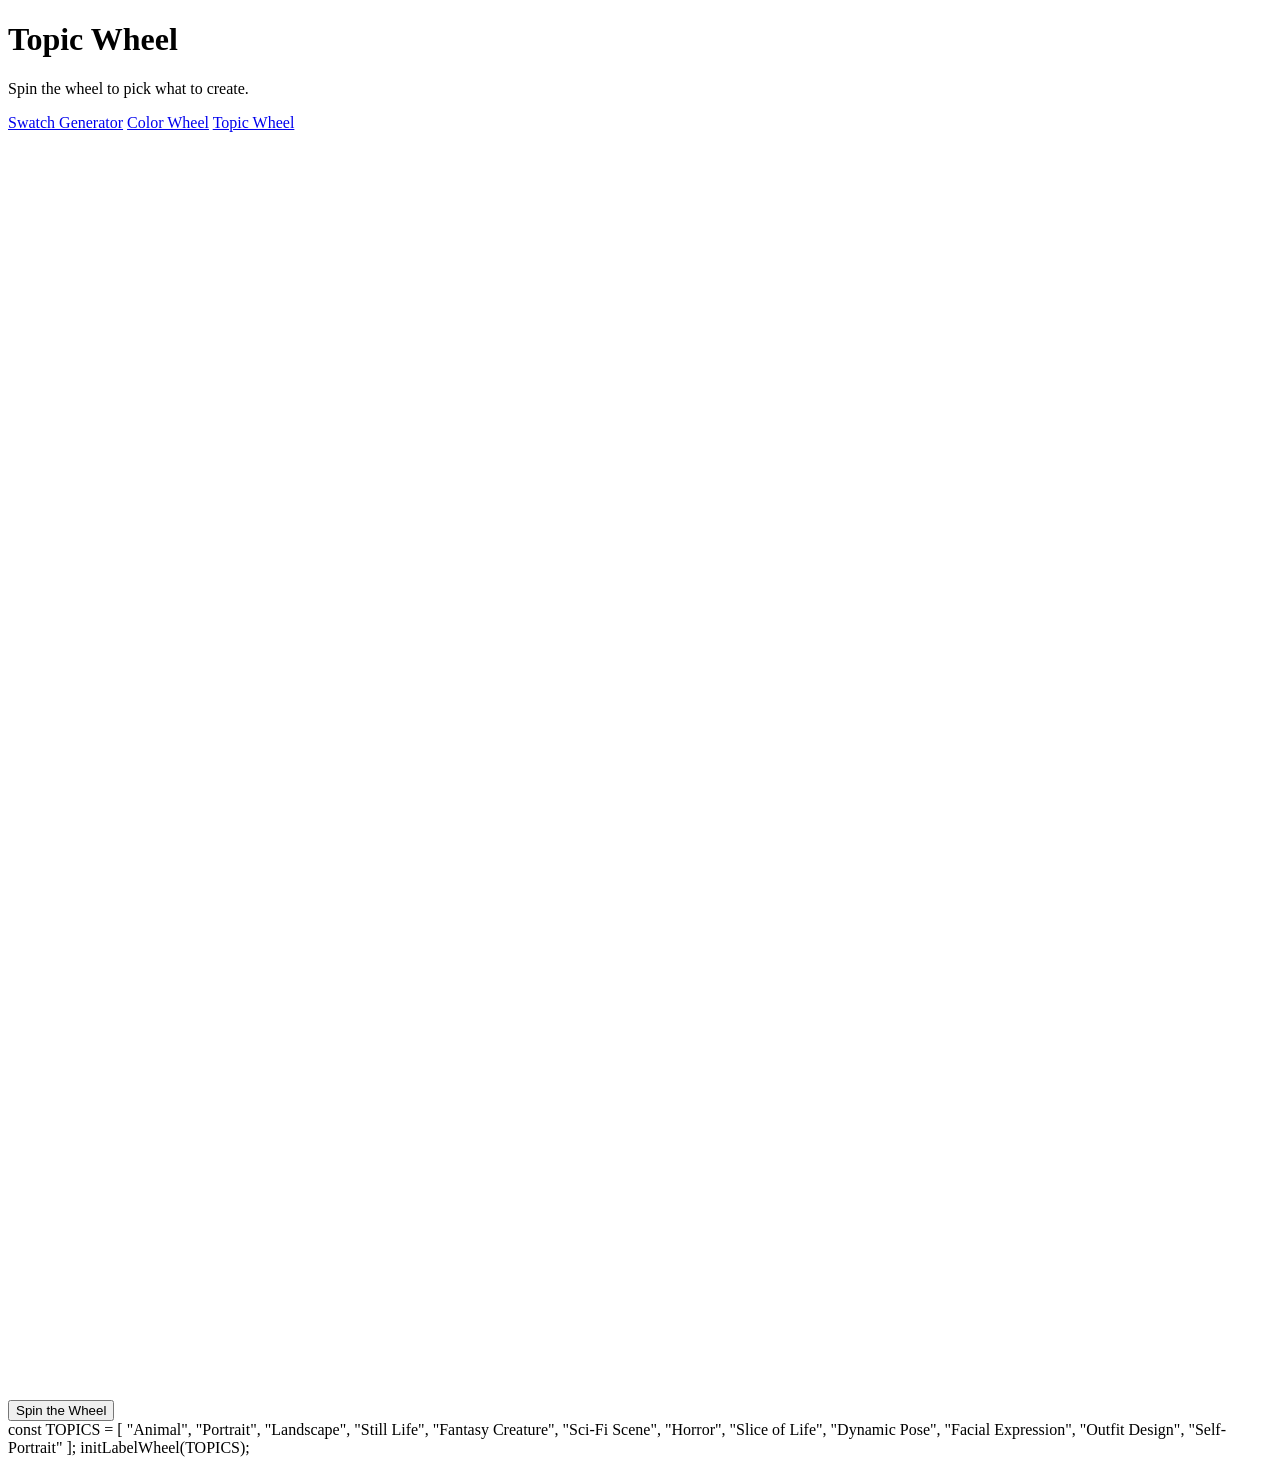
==== topic-wheel.html @ 620faefa "created a page for the topic wheel page" ====
<!DOCTYPE html>
<html lang="en">
<head>
<meta charset="UTF-8">
<meta name="viewport" content="width=device-width, initial-scale=1.0">
<title>Topic Wheel</title>
<link rel="stylesheet" href="styles.css">
</head>
</html>

<header>
    <div>
        <h1>Topic Wheel</h1>
        <p>Spin the wheel to pick what to create.</p>
    </div>
</header>

<nav class="page-nav">
    <a href="index.html" class="nav-link">Swatch Generator</a>
    <a href="wheel.html" class="nav-link">Color Wheel</a>
    <a href="topic-wheel.html" class="nav-link active">Topic Wheel</a>
</nav>

<div id="label-wheel-page">
    <div id="label-wheel-wrap">
        <div id="label-pointer"></div>
        <svg id="label-wheel" viewBox="0 0 320 320"></svg>
    </div>

    <button id="spin-btn">Spin the Wheel</button>

    <div id="label-result"></div>
</div>

<script src="label-wheel.js"></script>
<scirpt>
    const TOPICS = [
        "Animal", "Portrait", "Landscape", "Still Life",
        "Fantasy Creature", "Sci-Fi Scene", "Horror", "Slice of Life",
        "Dynamic Pose", "Facial Expression", "Outfit Design", "Self-Portrait"
    ];
  initLabelWheel(TOPICS);
</scirpt>
</body>
</html>
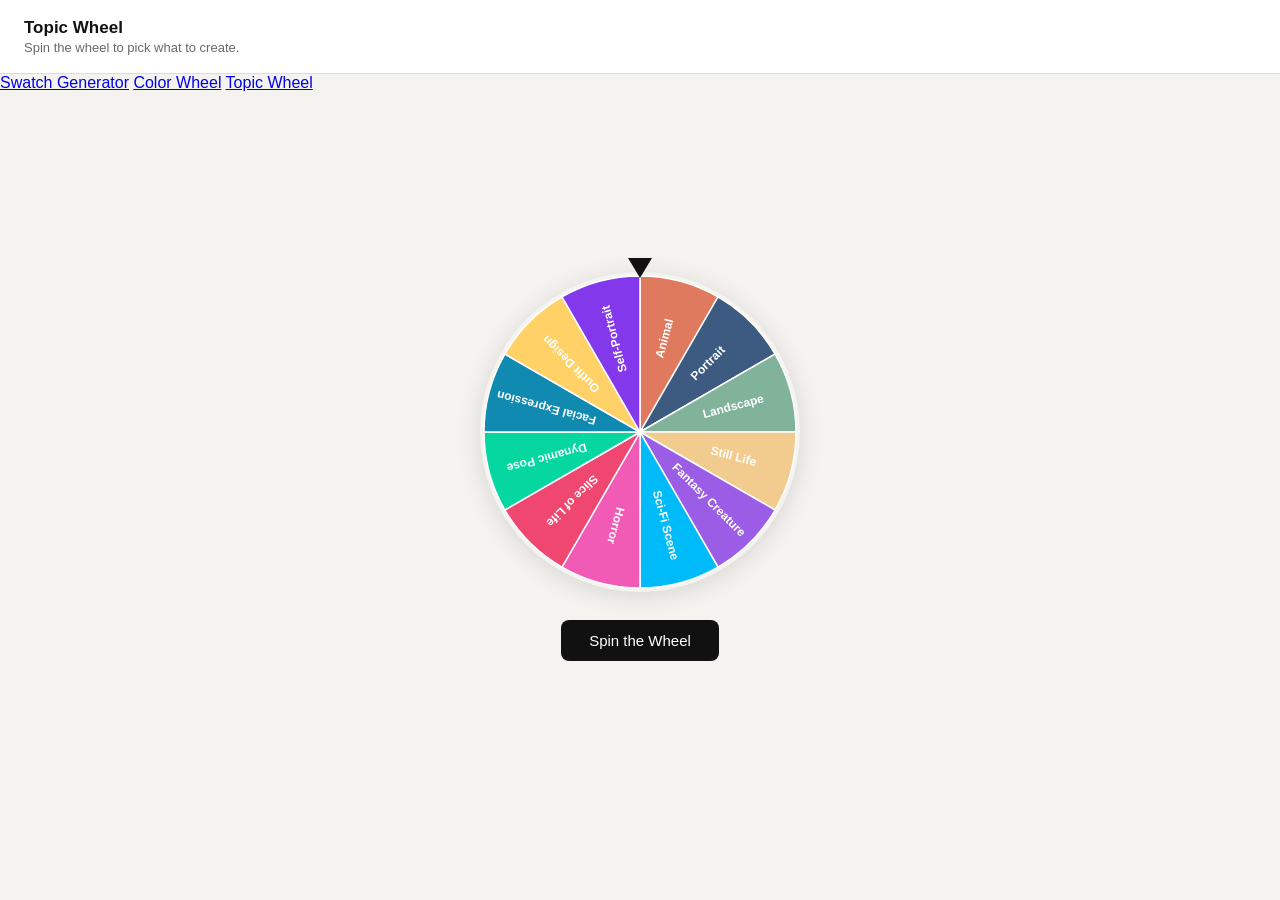
==== commit 01451eea: "Made the styling anf functionality for the topics" ====
--- a/topic-wheel.html
+++ b/topic-wheel.html
@@ -4,7 +4,7 @@
 <meta charset="UTF-8">
 <meta name="viewport" content="width=device-width, initial-scale=1.0">
 <title>Topic Wheel</title>
-<link rel="stylesheet" href="styles.css">
+<link rel="stylesheet" href="style.css">
 </head>
 </html>
 
@@ -33,13 +33,13 @@
 </div>
 
 <script src="label-wheel.js"></script>
-<scirpt>
+<script>
     const TOPICS = [
         "Animal", "Portrait", "Landscape", "Still Life",
         "Fantasy Creature", "Sci-Fi Scene", "Horror", "Slice of Life",
         "Dynamic Pose", "Facial Expression", "Outfit Design", "Self-Portrait"
     ];
   initLabelWheel(TOPICS);
-</scirpt>
+</script>
 </body>
 </html>
--- a/style.css
+++ b/style.css
@@ -0,0 +1,303 @@
+.box {
+    width: 200px;
+    padding: 20px;
+    border: 5px solid black;
+}
+
+body {
+    margin: 0;
+    font-family: "Segoe UI", Helvetica, Arial, sans-serif;
+    background: #f4f3ef;
+    color: #111111;
+    display: flex;
+    flex-direction: column;
+    min-height: 100vh;
+}
+
+header {
+    display: flex;
+    flex-wrap: wrap;
+    align-items: center;
+    justify-content: space-between;
+    gap: 16px;
+    padding: 18px 24px;
+    background: #fff;
+    border-bottom: 1px solid #dedcd4;
+}
+
+header h1 {
+    font-size: 17px;
+    font-weight: 600;
+    margin: 0;
+}
+
+header p {
+    font-size: 13px;
+    color: #6b6a63;
+    margin: 2px 0 0;
+}
+
+#modes {
+    display: flex;
+    flex-wrap: wrap;
+    gap: 8px;
+}
+
+.mode-btn {
+    display: flex;
+    flex-wrap: wrap;
+    gap: 8px;
+    font-size: 13px;
+    padding: 6px 14px;
+    border-radius: 999px;
+    border: 1px solid #dedcd4;
+    background: #fff;
+    color: #4a4a45;
+    cursor: pointer;
+    transition: background 0.15s, color 0.15s, border-color 0.15s;
+}
+
+.mode-btn:hover {
+    border-color: #b5b3a9;
+}
+
+.mode-btn.active {
+    background: #111111;
+    color: #fff;
+    border-color: #111111;
+}
+
+#swatches {
+    flex: 1;
+    display: flex;
+    flex-wrap: wrap;
+}
+
+.swatch {
+    flex: 1 1 200px;
+    min-height: 130px;
+    position: relative;
+    display: flex;
+    align-items: flex-end;
+    justify-content: center;
+    padding-bottom: 32px;
+}
+
+.lock-btn {
+    position: absolute;
+    top: 16px;
+    right: 16px;
+    width: 32px;
+    height: 32px;
+    border-radius: 50%;
+    border: none;
+    background: rgba(0, 0, 0, 0.085);
+    font-size: 14px;
+    cursor: pointer;
+    opacity: 0.7;
+    transition: opacity 0.15s;
+}
+
+.lock-btn:hover {
+    opacity: 1;
+}
+
+.hex-btn {
+    border: none;
+    background: none;
+    font-family: "SFMono-Regular", Consolas, monospace;
+    font-size: 14px;
+    letter-spacing: 0.03em;
+    padding: 8px 12px;
+    border-radius: 6px;
+    cursor: pointer;
+    transition: transform 0.1s;
+}
+
+.hex-btn:hover {
+    transform: scale(1.06);
+}
+
+footer {
+    display: flex;
+    align-items: center;
+    justify-content: space-between;
+    gap: 16px;
+    padding: 16px 24px;
+    background: #fff;
+    border-top: 1px solid #dedcd4;
+}
+
+footer p {
+    font-size: 12px;
+    color: #6b6a63;
+    max-width: 480px;
+    margin: 0;
+}
+
+#generate {
+    font-size: 14px;
+    font-weight: 500;
+    color: #fff;
+    background: #111111;
+    border: none;
+    padding: 10px 18px;
+    border-radius: 6px;
+    cursor: pointer;
+    transition: background 0.15s;
+}
+
+#generate:hover {
+    background: #333;
+}
+
+/* Color Wheel Page */
+
+#wheel-page {
+    flex: 1;
+    display: flex;
+    flex-direction: column;
+    align-items: center;
+    justify-content: center;
+    gap: 28px;
+    padding: 40px 20px;
+}
+
+#wheel-wrap {
+    position: relative;
+    width: 280px;
+    height: 280px;
+}
+
+#wheel {
+    width: 100%;
+    height: 100%;
+    border-radius: 50%;
+    border: 6px solid #fff;
+    box-shadow: 0 4px 24px rgba(0, 0, 0, 0.12);
+    transition: transform 4s cubic-bezier(0.15, 0.9, 0.15, 1);
+}
+
+#pointer {
+    position: absolute;
+    top: -14px;
+    left: 50%;
+    transform: translateX(-50%);
+    width: 0;
+    height: 0;
+    border-left: 12px solid transparent;
+    border-right: 12px solid transparent;
+    border-top: 20px solid #111111;
+    z-index: 2;
+}
+
+#spin-btn {
+    font-size: 15px;
+    font-weight: 500;
+    color: #fff;
+    background: #111111;
+    border: none;
+    padding: 12px 28px;
+    border-radius: 8px;
+    cursor: pointer;
+    transition: background 0.15s, transform 0.1s;
+}
+
+#spin-btn:hover { 
+    background: #333; 
+}
+
+#spin-btn:active {
+    transform: scale(0.97);
+}
+
+#spin-btn:disabled {
+    opacity: 0.5;
+     cursor: default;
+}
+
+#harmony-buttons {
+    display: flex;
+    flex-wrap: wrap;
+    justify-content: center;
+    gap: 8px;
+}
+
+#result-swatches {
+    display: flex;
+    flex-wrap: wrap;
+    justify-content: center;
+    gap: 12px;
+    width: 100%;
+    max-width: 640px;
+}
+
+.result-swatch {
+    flex: 1 1 120px;
+    max-width: 160px;
+    aspect-ratio: 1;
+    border-radius: 12px;
+    display: flex;
+    align-items: flex-end;
+    justify-content: center;
+    padding-bottom: 12px;
+    box-shadow: 0 2px 10px rgba(0, 0, 0, 0.08);
+}
+
+.result-swatch .hex-btn {
+    font-size: 13px;
+}
+
+/* Topic Wheel */
+
+#label-wheel-page {
+    flex: 1;
+    display: flex;
+    flex-direction: column;
+    align-items: center;
+    justify-content: center;
+    gap: 28px;
+    padding: 40px 20px;
+}
+
+#label-wheel-wrap {
+    position: relative;
+    width: 320px;
+    height: 320px;
+}
+
+#label-wheel {
+    width: 100%;
+    height: 100%;
+    border-radius: 50%;
+    box-shadow: 0 4px 24px rgba(0,0,0, 0.12);
+    transition: transform 4s cubic-bezier(0.15, 0.9, 0.15, 1);
+}
+
+#label-wheel text {
+    font-family: "Segoe UI", Helvetica, Arial, sans-serif;
+    font-size: 12px;
+    font-weight: 600;
+    fill: #fff;
+}
+
+#label-pointer {
+    position: absolute;
+    top: -14px;
+    left: 50%;
+    transform: translateX(-50%);
+    width: 0;
+    height: 0;
+    border-left: 12px solid transparent;
+    border-right: 12px solid transparent;
+    border-top: 20px solid #111111;
+    z-index: 2;
+}
+
+#label-result {
+    font-size: 22px;
+    font-weight: 700;
+    color: #111111;
+    min-height: 32px;
+    text-align: center;
+}
